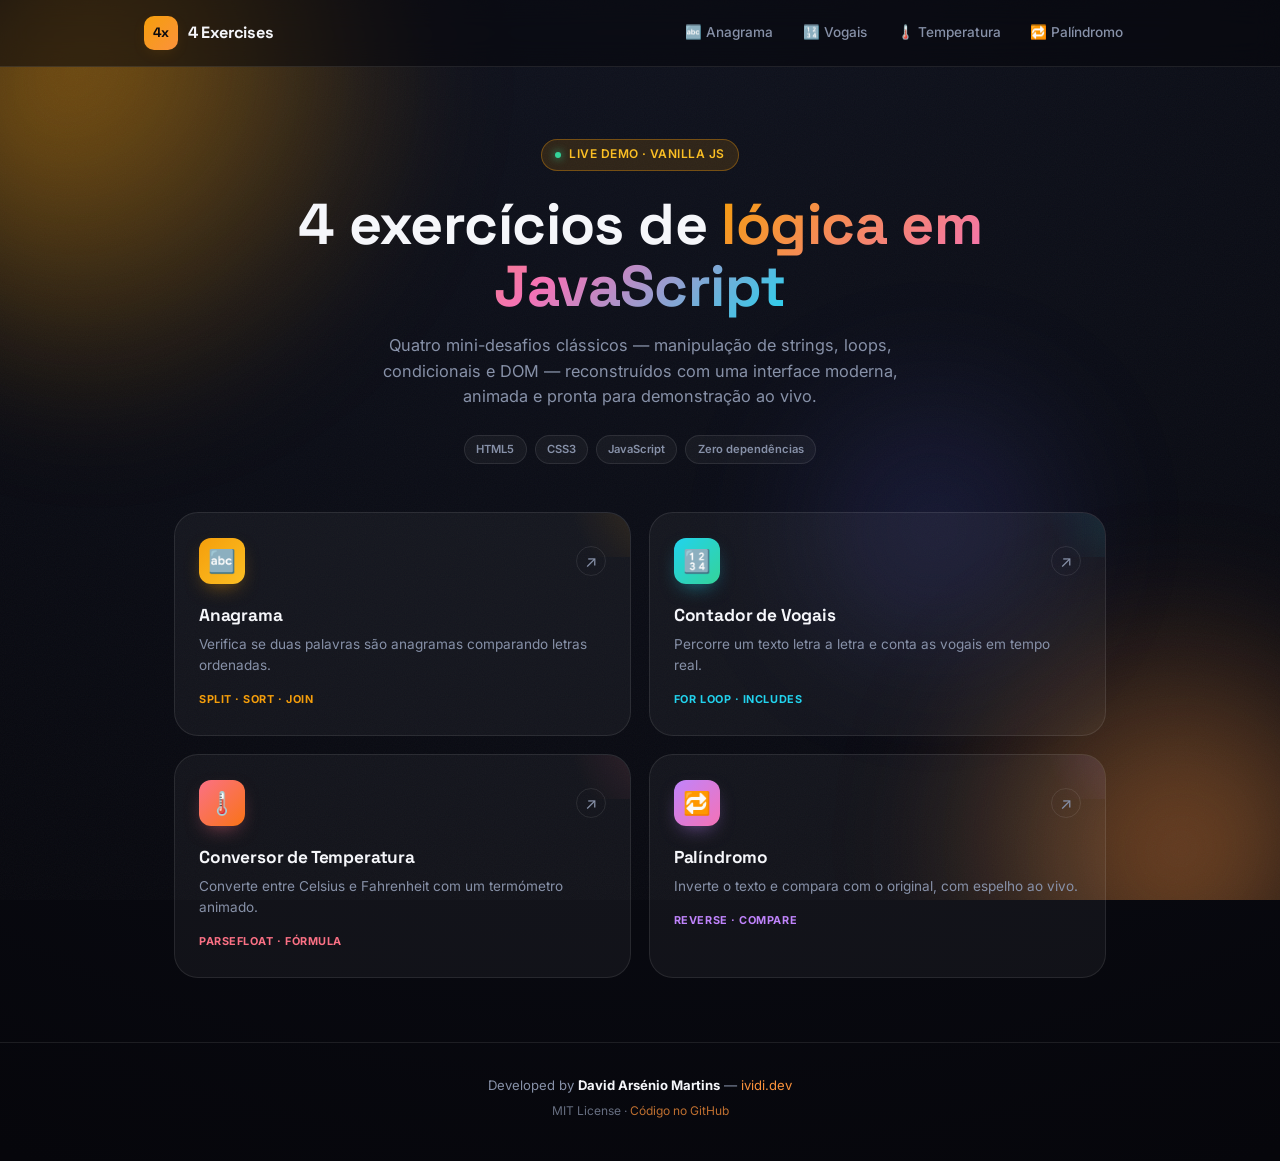
==== index.html @ 0399c36a "Rebuild the 4 exercises with a modern animated UI Redesigns anagrama, contador de vogais, conversor " ====
<!DOCTYPE html>
<html lang="pt">
<head>
<meta charset="UTF-8" />
<meta name="viewport" content="width=device-width, initial-scale=1.0" />
<title>4 Exercises — Desafios de Lógica em JavaScript</title>
<meta name="description" content="Quatro exercícios interativos de JavaScript: anagrama, contador de vogais, conversor de temperatura e palíndromo. Por David Arsénio Martins." />

<meta property="og:title" content="4 Exercises — Desafios de Lógica em JavaScript" />
<meta property="og:description" content="Quatro exercícios interativos de lógica em JavaScript, com um design moderno e animado." />
<meta property="og:type" content="website" />
<meta property="og:url" content="https://ividi.dev/" />

<link rel="icon" href="data:image/svg+xml,%3Csvg xmlns='http://www.w3.org/2000/svg' viewBox='0 0 100 100'%3E%3Crect width='100' height='100' rx='24' fill='%230b0d16'/%3E%3Ctext x='50' y='66' font-size='54' font-family='sans-serif' font-weight='700' fill='%23f59e0b' text-anchor='middle'%3E4x%3C/text%3E%3C/svg%3E" />

<link rel="preconnect" href="https://fonts.googleapis.com" />
<link rel="stylesheet" href="css/style.css" />
<link rel="stylesheet" href="css/home.css" />
</head>
<body>
<div class="bg-orbs" aria-hidden="true">
  <span class="orb orb-1"></span>
  <span class="orb orb-2"></span>
  <span class="orb orb-3"></span>
</div>
<div class="grain" aria-hidden="true"></div>

<header class="site-nav">
  <div class="nav-inner">
    <a href="index.html" class="brand"><span class="brand-mark">4x</span>4 Exercises</a>
    <nav class="nav-links">
      <a href="anagrama.html">🔤 Anagrama</a>
      <a href="contador.html">🔢 Vogais</a>
      <a href="conversor.html">🌡️ Temperatura</a>
      <a href="palindromo.html">🔁 Palíndromo</a>
    </nav>
  </div>
</header>

<main class="home">
  <section class="hero">
    <span class="kicker"><span class="dot"></span> live demo · vanilla JS</span>
    <h1>4 exercícios de <span class="grad">lógica em JavaScript</span></h1>
    <p>Quatro mini-desafios clássicos — manipulação de strings, loops, condicionais e DOM —
       reconstruídos com uma interface moderna, animada e pronta para demonstração ao vivo.</p>
    <div class="stack">
      <span>HTML5</span>
      <span>CSS3</span>
      <span>JavaScript</span>
      <span>Zero dependências</span>
    </div>
  </section>

  <section class="grid" id="cards">
    <a href="anagrama.html" class="card">
      <div class="card-top">
        <div class="card-icon">🔤</div>
        <div class="card-arrow">↗</div>
      </div>
      <h3>Anagrama</h3>
      <p>Verifica se duas palavras são anagramas comparando letras ordenadas.</p>
      <span class="card-tag">split · sort · join</span>
    </a>

    <a href="contador.html" class="card">
      <div class="card-top">
        <div class="card-icon">🔢</div>
        <div class="card-arrow">↗</div>
      </div>
      <h3>Contador de Vogais</h3>
      <p>Percorre um texto letra a letra e conta as vogais em tempo real.</p>
      <span class="card-tag">for loop · includes</span>
    </a>

    <a href="conversor.html" class="card">
      <div class="card-top">
        <div class="card-icon">🌡️</div>
        <div class="card-arrow">↗</div>
      </div>
      <h3>Conversor de Temperatura</h3>
      <p>Converte entre Celsius e Fahrenheit com um termómetro animado.</p>
      <span class="card-tag">parseFloat · fórmula</span>
    </a>

    <a href="palindromo.html" class="card">
      <div class="card-top">
        <div class="card-icon">🔁</div>
        <div class="card-arrow">↗</div>
      </div>
      <h3>Palíndromo</h3>
      <p>Inverte o texto e compara com o original, com espelho ao vivo.</p>
      <span class="card-tag">reverse · compare</span>
    </a>
  </section>
</main>

<footer class="site-footer">
  <p>Developed by <strong>David Arsénio Martins</strong> — <a href="https://ividi.dev/" target="_blank" rel="noopener">ividi.dev</a></p>
  <p class="fine-print">MIT License · <a href="https://github.com/VidiPT89/4exercisesHD" target="_blank" rel="noopener">Código no GitHub</a></p>
</footer>

<script src="js/app.js"></script>
</body>
</html>
---- css/style.css ----
/* =========================================================
   4 Exercises HD — Shared Design System
   Developed by David Arsénio Martins — https://ividi.dev/
   ========================================================= */

@import url('https://fonts.googleapis.com/css2?family=Space+Grotesk:wght@500;600;700&family=Inter:wght@400;500;600;700&display=swap');

:root {
  --bg-0: #06060b;
  --bg-1: #0b0d16;
  --bg-2: #10131f;
  --ink-0: #f5f6fa;
  --ink-1: #cbd2e1;
  --ink-2: #8791a8;
  --line: rgba(255, 255, 255, 0.09);
  --glass: rgba(255, 255, 255, 0.045);
  --glass-strong: rgba(255, 255, 255, 0.07);
  --danger: #f87171;
  --success: #34d399;

  /* default accent (home) */
  --accent: #f59e0b;
  --accent-2: #fb923c;
  --accent-soft: rgba(245, 158, 11, 0.16);

  --radius-sm: 10px;
  --radius-md: 16px;
  --radius-lg: 24px;
  --ease: cubic-bezier(0.22, 1, 0.36, 1);
  --font-head: 'Space Grotesk', system-ui, -apple-system, sans-serif;
  --font-body: 'Inter', system-ui, -apple-system, sans-serif;
}

html.theme-anagrama   { --accent: #f59e0b; --accent-2: #fbbf24; --accent-soft: rgba(245, 158, 11, .16); }
html.theme-contador   { --accent: #22d3ee; --accent-2: #34d399; --accent-soft: rgba(34, 211, 238, .16); }
html.theme-conversor  { --accent: #fb7185; --accent-2: #f97316; --accent-soft: rgba(251, 113, 133, .16); }
html.theme-palindromo { --accent: #c084fc; --accent-2: #f472b6; --accent-soft: rgba(192, 132, 252, .16); }

* { margin: 0; padding: 0; box-sizing: border-box; }

html { scroll-behavior: smooth; }

body {
  min-height: 100vh;
  background: radial-gradient(120% 120% at 50% -10%, var(--bg-2) 0%, var(--bg-1) 45%, var(--bg-0) 100%);
  color: var(--ink-1);
  font-family: var(--font-body);
  line-height: 1.55;
  overflow-x: hidden;
  position: relative;
  display: flex;
  flex-direction: column;
}

h1, h2, h3, .brand { font-family: var(--font-head); color: var(--ink-0); letter-spacing: -0.01em; }

a { color: inherit; }

::selection { background: var(--accent); color: #0a0a0f; }

/* ---------- ambient background orbs ---------- */
.bg-orbs {
  position: fixed;
  inset: 0;
  z-index: 0;
  pointer-events: none;
  overflow: hidden;
}

.orb {
  position: absolute;
  border-radius: 50%;
  filter: blur(70px);
  opacity: 0.55;
  will-change: transform;
}

.orb-1 {
  width: 42vw; height: 42vw;
  top: -12%; left: -8%;
  background: radial-gradient(circle at 30% 30%, var(--accent), transparent 70%);
  animation: float1 22s var(--ease) infinite alternate;
}

.orb-2 {
  width: 34vw; height: 34vw;
  bottom: -14%; right: -6%;
  background: radial-gradient(circle at 60% 60%, var(--accent-2), transparent 70%);
  animation: float2 26s var(--ease) infinite alternate;
}

.orb-3 {
  width: 26vw; height: 26vw;
  top: 40%; left: 60%;
  background: radial-gradient(circle, #6366f1, transparent 70%);
  opacity: 0.25;
  animation: float3 30s var(--ease) infinite alternate;
}

@keyframes float1 { to { transform: translate(6vw, 8vh) scale(1.12); } }
@keyframes float2 { to { transform: translate(-5vw, -6vh) scale(1.08); } }
@keyframes float3 { to { transform: translate(-8vw, 5vh) scale(0.94); } }

.grain {
  position: fixed;
  inset: 0;
  z-index: 1;
  pointer-events: none;
  background-image: url("data:image/svg+xml,%3Csvg xmlns='http://www.w3.org/2000/svg' width='120' height='120'%3E%3Cfilter id='n'%3E%3CfeTurbulence type='fractalNoise' baseFrequency='0.9' numOctaves='2' stitchTiles='stitch'/%3E%3C/filter%3E%3Crect width='100%25' height='100%25' filter='url(%23n)' opacity='0.035'/%3E%3C/svg%3E");
}

/* ---------- nav ---------- */
.site-nav {
  position: sticky;
  top: 0;
  z-index: 20;
  backdrop-filter: blur(14px);
  -webkit-backdrop-filter: blur(14px);
  background: rgba(6, 6, 11, 0.55);
  border-bottom: 1px solid var(--line);
}

.nav-inner {
  max-width: 1040px;
  margin: 0 auto;
  padding: 0.9rem 1.5rem;
  display: flex;
  align-items: center;
  justify-content: space-between;
  gap: 1rem;
  flex-wrap: wrap;
}

.brand {
  display: flex;
  align-items: center;
  gap: 0.6rem;
  font-weight: 700;
  font-size: 1.02rem;
  text-decoration: none;
}

.brand-mark {
  display: grid;
  place-items: center;
  width: 34px;
  height: 34px;
  border-radius: 10px;
  background: linear-gradient(135deg, var(--accent), var(--accent-2));
  color: #0a0a0f;
  font-weight: 700;
  font-size: 0.85rem;
  box-shadow: 0 4px 16px -4px var(--accent-soft);
}

.nav-links {
  display: flex;
  gap: 0.25rem;
  flex-wrap: wrap;
}

.nav-links a {
  position: relative;
  padding: 0.5rem 0.8rem;
  font-size: 0.85rem;
  font-weight: 500;
  color: var(--ink-2);
  text-decoration: none;
  border-radius: 8px;
  transition: color 0.2s var(--ease), background 0.2s var(--ease);
  white-space: nowrap;
}

.nav-links a:hover { color: var(--ink-0); background: var(--glass); }

.nav-links a.active {
  color: var(--ink-0);
  background: var(--glass-strong);
}

.nav-links a.active::after {
  content: '';
  position: absolute;
  left: 0.8rem;
  right: 0.8rem;
  bottom: 0.28rem;
  height: 2px;
  border-radius: 2px;
  background: linear-gradient(90deg, var(--accent), var(--accent-2));
}

/* ---------- layout ---------- */
main {
  position: relative;
  z-index: 2;
  flex: 1;
  width: 100%;
  max-width: 760px;
  margin: 0 auto;
  padding: 3rem 1.5rem 4rem;
}

.exercise-hero {
  text-align: center;
  margin-bottom: 2.25rem;
  animation: fadeInUp 0.7s var(--ease) both;
}

.badge {
  display: inline-flex;
  align-items: center;
  gap: 0.4rem;
  padding: 0.3rem 0.75rem;
  border-radius: 999px;
  font-size: 0.72rem;
  font-weight: 600;
  letter-spacing: 0.04em;
  text-transform: uppercase;
  color: var(--accent);
  background: var(--accent-soft);
  border: 1px solid color-mix(in srgb, var(--accent) 40%, transparent);
  margin-bottom: 1rem;
}

.exercise-hero h1 {
  font-size: clamp(2rem, 5vw, 2.7rem);
  margin-bottom: 0.6rem;
  background: linear-gradient(135deg, var(--ink-0), var(--accent-2));
  -webkit-background-clip: text;
  background-clip: text;
  color: transparent;
}

.exercise-hero .lead {
  color: var(--ink-2);
  max-width: 520px;
  margin: 0 auto;
  font-size: 0.98rem;
}

/* ---------- glass panel ---------- */
.panel {
  background: var(--glass);
  border: 1px solid var(--line);
  border-radius: var(--radius-lg);
  padding: 2rem;
  backdrop-filter: blur(18px);
  -webkit-backdrop-filter: blur(18px);
  box-shadow: 0 20px 60px -30px rgba(0, 0, 0, 0.6);
  animation: fadeInUp 0.8s 0.05s var(--ease) both;
}

@media (max-width: 560px) { .panel { padding: 1.4rem; } }

/* ---------- fields ---------- */
.field { margin-bottom: 1.15rem; }

.field label {
  display: block;
  font-size: 0.78rem;
  font-weight: 600;
  color: var(--ink-2);
  margin-bottom: 0.45rem;
  letter-spacing: 0.02em;
}

.input, select.input {
  width: 100%;
  padding: 0.85rem 1rem;
  border-radius: var(--radius-sm);
  border: 1px solid var(--line);
  background: rgba(255, 255, 255, 0.03);
  color: var(--ink-0);
  font-family: var(--font-body);
  font-size: 0.95rem;
  outline: none;
  transition: border-color 0.2s var(--ease), box-shadow 0.2s var(--ease), background 0.2s var(--ease);
}

.input::placeholder { color: var(--ink-2); opacity: 0.7; }

.input:focus, select.input:focus {
  border-color: var(--accent);
  background: rgba(255, 255, 255, 0.05);
  box-shadow: 0 0 0 4px var(--accent-soft);
}

.input.shake { animation: shake 0.4s var(--ease); border-color: var(--danger); }

select.input {
  appearance: none;
  background-image: linear-gradient(45deg, transparent 50%, var(--ink-2) 50%), linear-gradient(135deg, var(--ink-2) 50%, transparent 50%);
  background-position: calc(100% - 20px) center, calc(100% - 15px) center;
  background-size: 5px 5px, 5px 5px;
  background-repeat: no-repeat;
  padding-right: 2.4rem;
  cursor: pointer;
}

.row-2 { display: grid; grid-template-columns: 1fr 1fr; gap: 1rem; }
@media (max-width: 560px) { .row-2 { grid-template-columns: 1fr; } }

/* ---------- buttons ---------- */
.actions {
  display: flex;
  gap: 0.75rem;
  flex-wrap: wrap;
  margin-top: 0.4rem;
}

.btn {
  position: relative;
  overflow: hidden;
  border: none;
  cursor: pointer;
  font-family: var(--font-body);
  font-weight: 600;
  font-size: 0.9rem;
  padding: 0.8rem 1.4rem;
  border-radius: var(--radius-sm);
  transition: transform 0.18s var(--ease), box-shadow 0.18s var(--ease), filter 0.18s var(--ease);
  isolation: isolate;
}

.btn:active { transform: scale(0.96); }

.btn-primary {
  color: #0a0a0f;
  background: linear-gradient(135deg, var(--accent), var(--accent-2));
  box-shadow: 0 10px 30px -12px var(--accent-soft);
}

.btn-primary:hover { filter: brightness(1.08); box-shadow: 0 14px 34px -10px var(--accent-soft); transform: translateY(-2px); }

.btn-ghost {
  color: var(--ink-1);
  background: var(--glass);
  border: 1px solid var(--line);
}

.btn-ghost:hover { background: var(--glass-strong); color: var(--ink-0); transform: translateY(-2px); }

.ripple {
  position: absolute;
  border-radius: 50%;
  transform: scale(0);
  background: rgba(255, 255, 255, 0.55);
  animation: ripple 0.6s ease-out;
  pointer-events: none;
}

@keyframes ripple { to { transform: scale(2.6); opacity: 0; } }

/* ---------- result panel ---------- */
.result {
  margin-top: 1.4rem;
  padding: 0;
  max-height: 0;
  opacity: 0;
  overflow: hidden;
  border-radius: var(--radius-sm);
  transition: max-height 0.45s var(--ease), opacity 0.35s var(--ease), padding 0.35s var(--ease), margin 0.35s var(--ease);
  display: flex;
  align-items: center;
  gap: 0.75rem;
  font-weight: 600;
  font-size: 0.95rem;
  border: 1px solid transparent;
}

.result.show {
  max-height: 200px;
  opacity: 1;
  padding: 1rem 1.1rem;
  margin-top: 1.4rem;
}

.result.ok { background: rgba(52, 211, 153, 0.1); border-color: rgba(52, 211, 153, 0.35); color: #6ee7b7; }
.result.err { background: rgba(248, 113, 113, 0.1); border-color: rgba(248, 113, 113, 0.35); color: #fca5a5; }
.result.neutral { background: var(--glass-strong); border-color: var(--line); color: var(--ink-0); }

.result-icon { flex-shrink: 0; width: 22px; height: 22px; }
.result-icon svg { width: 100%; height: 100%; }
.result-icon path, .result-icon circle {
  stroke-dasharray: 60;
  stroke-dashoffset: 60;
  animation: draw 0.5s 0.1s var(--ease) forwards;
}

@keyframes draw { to { stroke-dashoffset: 0; } }

/* ---------- how it works ---------- */
.how {
  margin-top: 1.5rem;
  border: 1px solid var(--line);
  border-radius: var(--radius-md);
  background: var(--glass);
  overflow: hidden;
  animation: fadeInUp 0.9s 0.1s var(--ease) both;
}

.how summary {
  cursor: pointer;
  padding: 1rem 1.25rem;
  font-size: 0.85rem;
  font-weight: 600;
  color: var(--ink-1);
  display: flex;
  align-items: center;
  gap: 0.6rem;
  list-style: none;
}

.how summary::-webkit-details-marker { display: none; }

.how summary::before {
  content: '▸';
  color: var(--accent);
  transition: transform 0.25s var(--ease);
  display: inline-block;
}

.how[open] summary::before { transform: rotate(90deg); }

.how .how-body {
  padding: 0 1.25rem 1.25rem;
  font-size: 0.85rem;
  color: var(--ink-2);
}

.how code {
  background: rgba(255, 255, 255, 0.06);
  padding: 0.1rem 0.4rem;
  border-radius: 4px;
  font-size: 0.82em;
  color: var(--accent-2);
}

.how pre {
  background: rgba(0, 0, 0, 0.35);
  border: 1px solid var(--line);
  border-radius: 10px;
  padding: 0.9rem 1rem;
  overflow-x: auto;
  margin-top: 0.6rem;
  font-size: 0.78rem;
  line-height: 1.7;
  color: var(--ink-1);
}

/* ---------- footer ---------- */
.site-footer {
  position: relative;
  z-index: 2;
  text-align: center;
  padding: 2rem 1.5rem 2.5rem;
  color: var(--ink-2);
  font-size: 0.82rem;
  border-top: 1px solid var(--line);
}

.site-footer strong { color: var(--ink-0); }

.site-footer a {
  color: var(--accent-2);
  text-decoration: none;
  border-bottom: 1px solid transparent;
  transition: border-color 0.2s var(--ease);
}

.site-footer a:hover { border-color: currentColor; }

.site-footer .fine-print { margin-top: 0.4rem; opacity: 0.75; font-size: 0.75rem; }

/* ---------- shared keyframes / utils ---------- */
@keyframes fadeInUp {
  from { opacity: 0; transform: translateY(18px); }
  to { opacity: 1; transform: translateY(0); }
}

@keyframes shake {
  10%, 90% { transform: translateX(-1px); }
  20%, 80% { transform: translateX(2px); }
  30%, 50%, 70% { transform: translateX(-4px); }
  40%, 60% { transform: translateX(4px); }
}

@keyframes popIn {
  from { opacity: 0; transform: scale(0.6); }
  to { opacity: 1; transform: scale(1); }
}

@keyframes pulseGlow {
  0%, 100% { box-shadow: 0 0 0 0 var(--accent-soft); }
  50% { box-shadow: 0 0 0 10px transparent; }
}

.sr-only {
  position: absolute;
  width: 1px; height: 1px;
  overflow: hidden;
  clip: rect(0 0 0 0);
  white-space: nowrap;
}

@media (prefers-reduced-motion: reduce) {
  *, *::before, *::after { animation-duration: 0.001ms !important; animation-iteration-count: 1 !important; transition-duration: 0.001ms !important; }
}
---- css/home.css ----
/* Landing page specific styles */

main.home { max-width: 980px; padding-top: 4.5rem; }

.hero {
  text-align: center;
  margin-bottom: 3rem;
  animation: fadeInUp 0.7s var(--ease) both;
}

.hero .kicker {
  display: inline-flex;
  align-items: center;
  gap: 0.5rem;
  padding: 0.35rem 0.85rem;
  border-radius: 999px;
  font-size: 0.75rem;
  font-weight: 600;
  letter-spacing: 0.04em;
  text-transform: uppercase;
  color: #fbbf24;
  background: rgba(245, 158, 11, 0.14);
  border: 1px solid rgba(245, 158, 11, 0.35);
  margin-bottom: 1.4rem;
}

.hero .dot { width: 6px; height: 6px; border-radius: 50%; background: #34d399; box-shadow: 0 0 8px #34d399; animation: pulseDot 1.8s ease-in-out infinite; }

@keyframes pulseDot { 0%, 100% { opacity: 1; } 50% { opacity: 0.35; } }

.hero h1 {
  font-size: clamp(2.4rem, 6vw, 3.6rem);
  line-height: 1.08;
  margin-bottom: 1rem;
}

.hero h1 .grad {
  background: linear-gradient(135deg, #f59e0b, #f472b6 55%, #22d3ee);
  -webkit-background-clip: text;
  background-clip: text;
  color: transparent;
}

.hero p {
  max-width: 560px;
  margin: 0 auto;
  color: var(--ink-2);
  font-size: 1.02rem;
}

.hero-cta {
  margin-top: 1.8rem;
  display: flex;
  justify-content: center;
  gap: 0.75rem;
  flex-wrap: wrap;
}

/* stack badges */
.stack {
  display: flex;
  justify-content: center;
  gap: 0.5rem;
  flex-wrap: wrap;
  margin-top: 1.6rem;
}

.stack span {
  font-size: 0.7rem;
  font-weight: 600;
  padding: 0.3rem 0.7rem;
  border-radius: 999px;
  background: var(--glass);
  border: 1px solid var(--line);
  color: var(--ink-2);
}

/* cards grid */
.grid {
  display: grid;
  grid-template-columns: repeat(2, 1fr);
  gap: 1.1rem;
}

@media (max-width: 640px) { .grid { grid-template-columns: 1fr; } }

.card {
  --c1: var(--accent);
  --c2: var(--accent-2);
  position: relative;
  display: block;
  padding: 1.6rem 1.5rem;
  border-radius: var(--radius-lg);
  background: var(--glass);
  border: 1px solid var(--line);
  text-decoration: none;
  overflow: hidden;
  isolation: isolate;
  transition: transform 0.35s var(--ease), border-color 0.35s var(--ease), box-shadow 0.35s var(--ease);
  animation: fadeInUp 0.7s var(--ease) both;
}

.card:nth-child(1) { --c1: #f59e0b; --c2: #fbbf24; animation-delay: 0.05s; }
.card:nth-child(2) { --c1: #22d3ee; --c2: #34d399; animation-delay: 0.12s; }
.card:nth-child(3) { --c1: #fb7185; --c2: #f97316; animation-delay: 0.19s; }
.card:nth-child(4) { --c1: #c084fc; --c2: #f472b6; animation-delay: 0.26s; }

.card::before {
  content: '';
  position: absolute;
  inset: -40% -40% auto auto;
  width: 60%;
  height: 60%;
  background: radial-gradient(circle, var(--c1), transparent 70%);
  opacity: 0.18;
  z-index: -1;
  transition: opacity 0.35s var(--ease), transform 0.35s var(--ease);
}

.card:hover {
  transform: translateY(-6px);
  border-color: color-mix(in srgb, var(--c1) 45%, var(--line));
  box-shadow: 0 24px 50px -24px color-mix(in srgb, var(--c1) 55%, transparent);
}

.card:hover::before { opacity: 0.32; transform: scale(1.15); }

.card-top {
  display: flex;
  align-items: center;
  justify-content: space-between;
  margin-bottom: 1.1rem;
}

.card-icon {
  width: 46px;
  height: 46px;
  display: grid;
  place-items: center;
  border-radius: 12px;
  font-size: 1.4rem;
  background: linear-gradient(135deg, var(--c1), var(--c2));
  box-shadow: 0 8px 20px -8px color-mix(in srgb, var(--c1) 60%, transparent);
  transition: transform 0.35s var(--ease);
}

.card:hover .card-icon { transform: rotate(-8deg) scale(1.08); }

.card-arrow {
  width: 30px; height: 30px;
  display: grid;
  place-items: center;
  border-radius: 50%;
  border: 1px solid var(--line);
  color: var(--ink-2);
  transition: transform 0.35s var(--ease), color 0.35s var(--ease), border-color 0.35s var(--ease);
}

.card:hover .card-arrow { transform: translate(3px, -3px); color: var(--ink-0); border-color: var(--c1); }

.card h3 { font-size: 1.08rem; margin-bottom: 0.35rem; }
.card p { font-size: 0.85rem; color: var(--ink-2); }

.card-tag {
  display: inline-block;
  margin-top: 0.9rem;
  font-size: 0.68rem;
  font-weight: 700;
  letter-spacing: 0.05em;
  text-transform: uppercase;
  color: var(--c1);
}
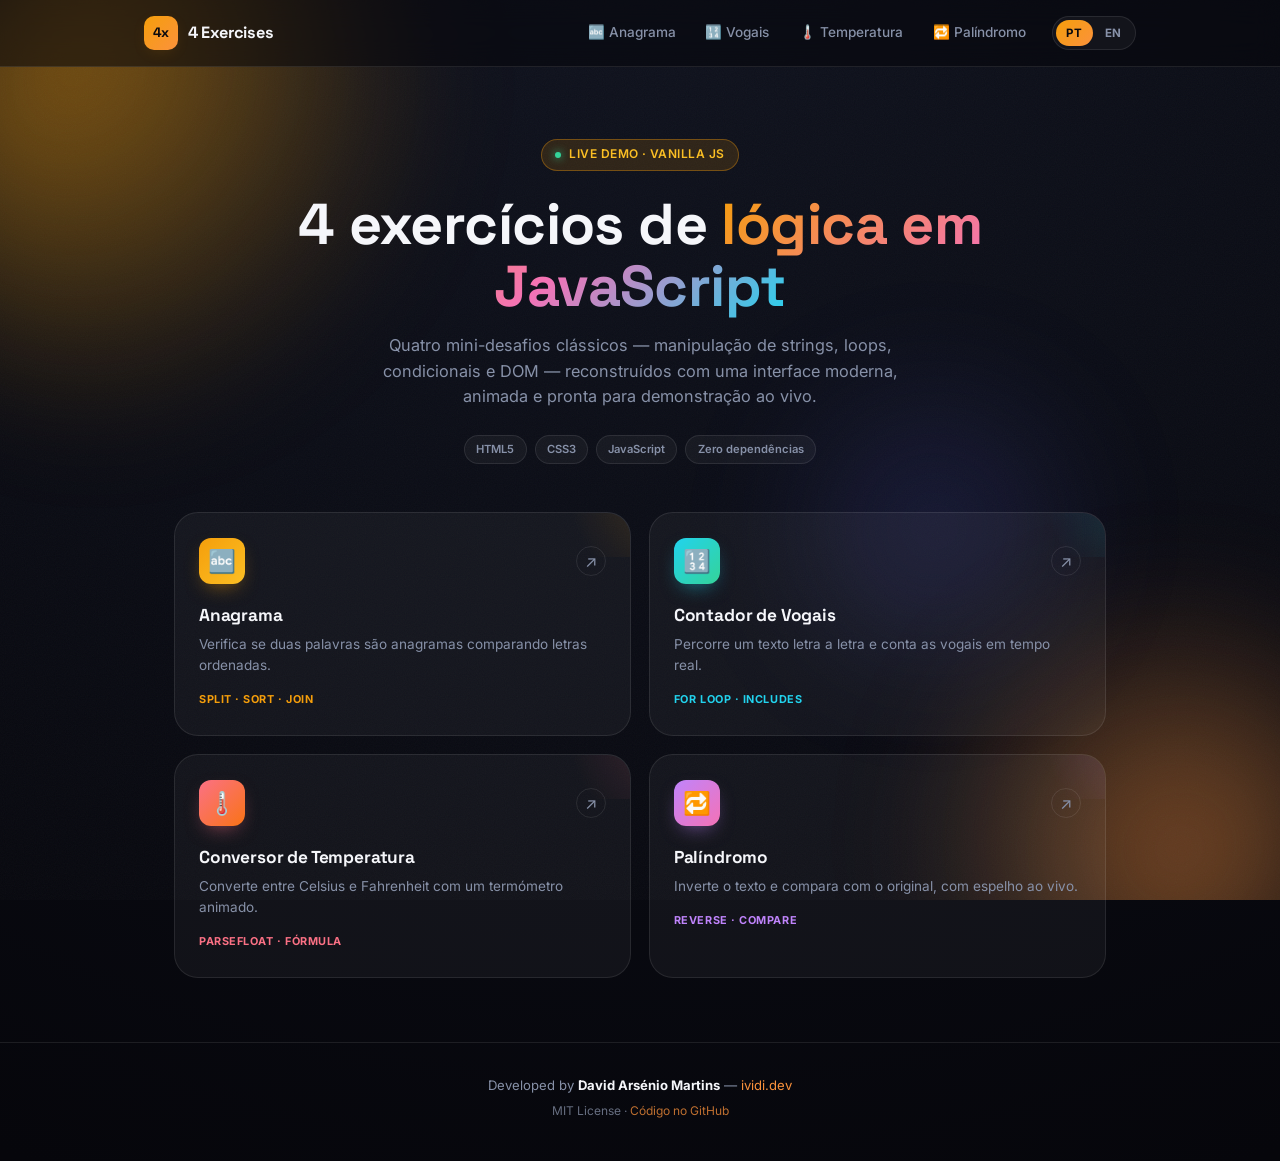
==== commit 01f1f957: "Add PT/EN language switcher Adds a language toggle in the nav that translates the whole site (labels" ====
--- a/index.html
+++ b/index.html
@@ -3,11 +3,11 @@
 <head>
 <meta charset="UTF-8" />
 <meta name="viewport" content="width=device-width, initial-scale=1.0" />
-<title>4 Exercises — Desafios de Lógica em JavaScript</title>
-<meta name="description" content="Quatro exercícios interativos de JavaScript: anagrama, contador de vogais, conversor de temperatura e palíndromo. Por David Arsénio Martins." />
+<title data-i18n="home.pageTitle">4 Exercises — Desafios de Lógica em JavaScript</title>
+<meta name="description" data-i18n-content="home.metaDesc" content="Quatro exercícios interativos de JavaScript: anagrama, contador de vogais, conversor de temperatura e palíndromo. Por David Arsénio Martins." />
 
-<meta property="og:title" content="4 Exercises — Desafios de Lógica em JavaScript" />
-<meta property="og:description" content="Quatro exercícios interativos de lógica em JavaScript, com um design moderno e animado." />
+<meta property="og:title" data-i18n-content="home.pageTitle" content="4 Exercises — Desafios de Lógica em JavaScript" />
+<meta property="og:description" data-i18n-content="home.metaDesc" content="Quatro exercícios interativos de lógica em JavaScript, com um design moderno e animado." />
 <meta property="og:type" content="website" />
 <meta property="og:url" content="https://ividi.dev/" />
 
@@ -28,26 +28,32 @@
 <header class="site-nav">
   <div class="nav-inner">
     <a href="index.html" class="brand"><span class="brand-mark">4x</span>4 Exercises</a>
-    <nav class="nav-links">
-      <a href="anagrama.html">🔤 Anagrama</a>
-      <a href="contador.html">🔢 Vogais</a>
-      <a href="conversor.html">🌡️ Temperatura</a>
-      <a href="palindromo.html">🔁 Palíndromo</a>
-    </nav>
+    <div class="nav-right">
+      <nav class="nav-links">
+        <a href="anagrama.html" data-i18n="nav.anagrama">🔤 Anagrama</a>
+        <a href="contador.html" data-i18n="nav.contador">🔢 Vogais</a>
+        <a href="conversor.html" data-i18n="nav.conversor">🌡️ Temperatura</a>
+        <a href="palindromo.html" data-i18n="nav.palindromo">🔁 Palíndromo</a>
+      </nav>
+      <div class="lang-switch" role="group" aria-label="Idioma / Language">
+        <button class="lang-btn" data-lang="pt" onclick="setLang('pt')">PT</button>
+        <button class="lang-btn" data-lang="en" onclick="setLang('en')">EN</button>
+      </div>
+    </div>
   </div>
 </header>
 
 <main class="home">
   <section class="hero">
-    <span class="kicker"><span class="dot"></span> live demo · vanilla JS</span>
-    <h1>4 exercícios de <span class="grad">lógica em JavaScript</span></h1>
-    <p>Quatro mini-desafios clássicos — manipulação de strings, loops, condicionais e DOM —
+    <span class="kicker"><span class="dot"></span> <span data-i18n="home.kicker">live demo · vanilla JS</span></span>
+    <h1 data-i18n-html="home.title">4 exercícios de <span class="grad">lógica em JavaScript</span></h1>
+    <p data-i18n="home.lead">Quatro mini-desafios clássicos — manipulação de strings, loops, condicionais e DOM —
        reconstruídos com uma interface moderna, animada e pronta para demonstração ao vivo.</p>
     <div class="stack">
       <span>HTML5</span>
       <span>CSS3</span>
       <span>JavaScript</span>
-      <span>Zero dependências</span>
+      <span data-i18n="home.stack.zero">Zero dependências</span>
     </div>
   </section>
 
@@ -57,8 +63,8 @@
         <div class="card-icon">🔤</div>
         <div class="card-arrow">↗</div>
       </div>
-      <h3>Anagrama</h3>
-      <p>Verifica se duas palavras são anagramas comparando letras ordenadas.</p>
+      <h3 data-i18n="home.card1.title">Anagrama</h3>
+      <p data-i18n="home.card1.desc">Verifica se duas palavras são anagramas comparando letras ordenadas.</p>
       <span class="card-tag">split · sort · join</span>
     </a>
 
@@ -67,8 +73,8 @@
         <div class="card-icon">🔢</div>
         <div class="card-arrow">↗</div>
       </div>
-      <h3>Contador de Vogais</h3>
-      <p>Percorre um texto letra a letra e conta as vogais em tempo real.</p>
+      <h3 data-i18n="home.card2.title">Contador de Vogais</h3>
+      <p data-i18n="home.card2.desc">Percorre um texto letra a letra e conta as vogais em tempo real.</p>
       <span class="card-tag">for loop · includes</span>
     </a>
 
@@ -77,8 +83,8 @@
         <div class="card-icon">🌡️</div>
         <div class="card-arrow">↗</div>
       </div>
-      <h3>Conversor de Temperatura</h3>
-      <p>Converte entre Celsius e Fahrenheit com um termómetro animado.</p>
+      <h3 data-i18n="home.card3.title">Conversor de Temperatura</h3>
+      <p data-i18n="home.card3.desc">Converte entre Celsius e Fahrenheit com um termómetro animado.</p>
       <span class="card-tag">parseFloat · fórmula</span>
     </a>
 
@@ -87,8 +93,8 @@
         <div class="card-icon">🔁</div>
         <div class="card-arrow">↗</div>
       </div>
-      <h3>Palíndromo</h3>
-      <p>Inverte o texto e compara com o original, com espelho ao vivo.</p>
+      <h3 data-i18n="home.card4.title">Palíndromo</h3>
+      <p data-i18n="home.card4.desc">Inverte o texto e compara com o original, com espelho ao vivo.</p>
       <span class="card-tag">reverse · compare</span>
     </a>
   </section>
@@ -96,9 +102,10 @@
 
 <footer class="site-footer">
   <p>Developed by <strong>David Arsénio Martins</strong> — <a href="https://ividi.dev/" target="_blank" rel="noopener">ividi.dev</a></p>
-  <p class="fine-print">MIT License · <a href="https://github.com/VidiPT89/4exercisesHD" target="_blank" rel="noopener">Código no GitHub</a></p>
+  <p class="fine-print" data-i18n-html="footer.license">MIT License · <a href="https://github.com/VidiPT89/4exercisesHD" target="_blank" rel="noopener">Código no GitHub</a></p>
 </footer>
 
+<script src="js/i18n.js"></script>
 <script src="js/app.js"></script>
 </body>
 </html>
--- a/css/style.css
+++ b/css/style.css
@@ -153,10 +153,47 @@
   box-shadow: 0 4px 16px -4px var(--accent-soft);
 }
 
+.nav-right {
+  display: flex;
+  align-items: center;
+  gap: 0.85rem;
+  flex-wrap: wrap;
+}
+
 .nav-links {
   display: flex;
   gap: 0.25rem;
   flex-wrap: wrap;
+}
+
+.lang-switch {
+  display: flex;
+  gap: 2px;
+  padding: 3px;
+  border-radius: 999px;
+  background: var(--glass);
+  border: 1px solid var(--line);
+}
+
+.lang-btn {
+  border: none;
+  cursor: pointer;
+  background: transparent;
+  color: var(--ink-2);
+  font-family: var(--font-body);
+  font-weight: 700;
+  font-size: 0.72rem;
+  letter-spacing: 0.03em;
+  padding: 0.35rem 0.65rem;
+  border-radius: 999px;
+  transition: color 0.2s var(--ease), background 0.2s var(--ease);
+}
+
+.lang-btn:hover { color: var(--ink-0); }
+
+.lang-btn.active {
+  color: #0a0a0f;
+  background: linear-gradient(135deg, var(--accent), var(--accent-2));
 }
 
 .nav-links a {
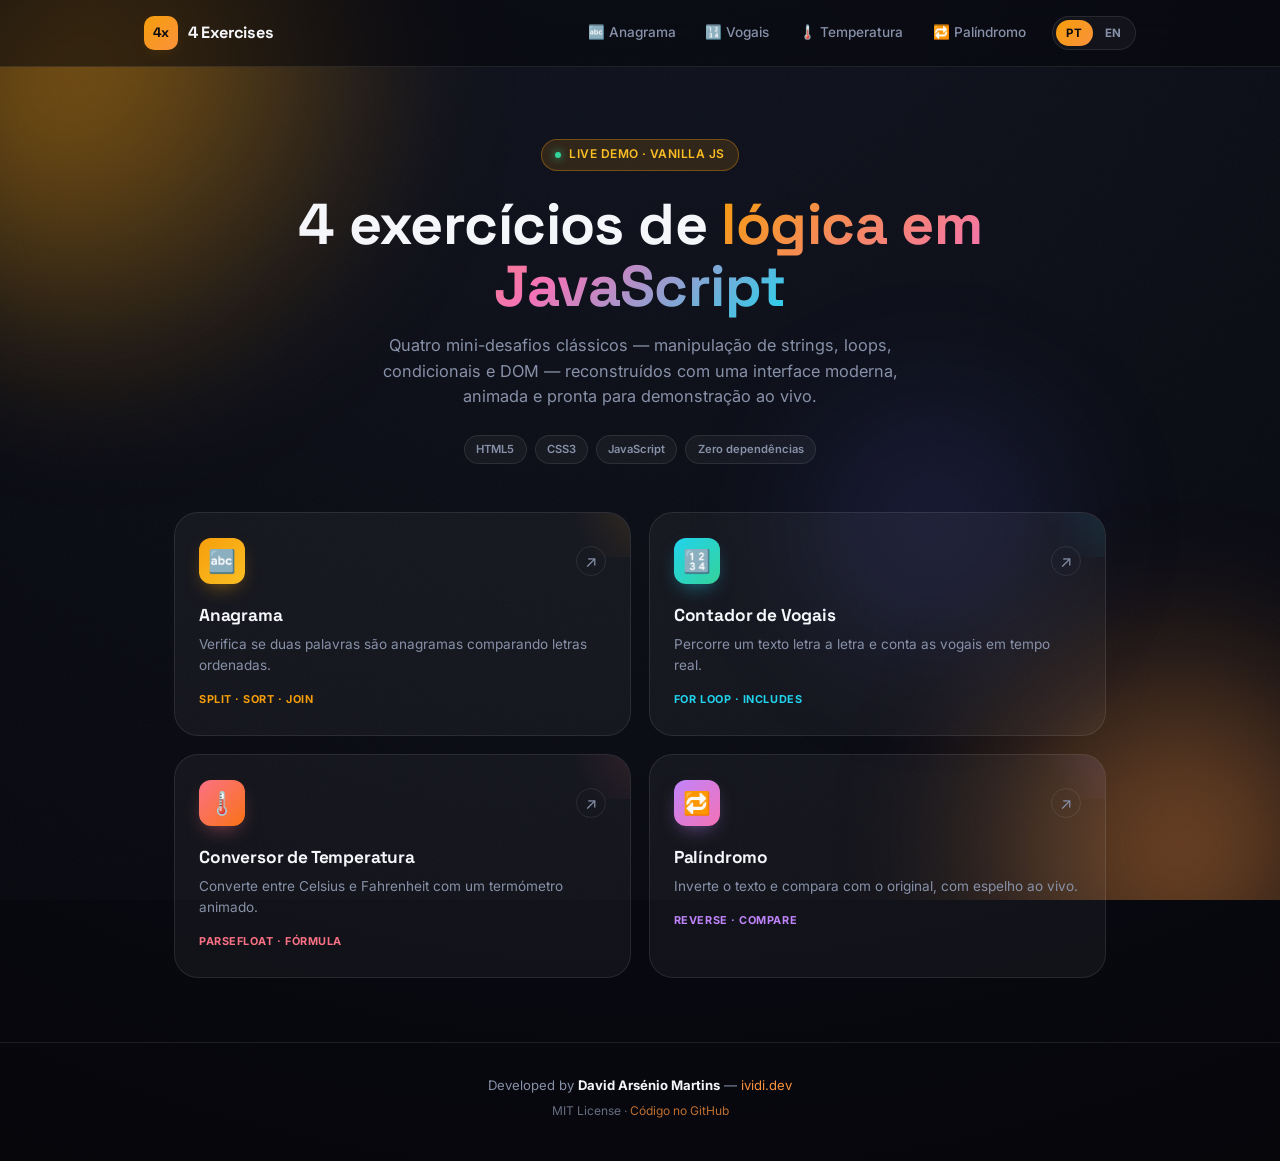
==== commit 93a24377: "Add intro splash screen to the landing page Shows a brief animated intro with the developer credit a" ====
--- a/index.html
+++ b/index.html
@@ -18,6 +18,22 @@
 <link rel="stylesheet" href="css/home.css" />
 </head>
 <body>
+<div id="splash" class="splash" role="dialog" aria-label="Apresentação">
+  <div class="splash-inner">
+    <div class="splash-mark">4x</div>
+    <div class="splash-bar"><span></span></div>
+    <div class="splash-credit">
+      <p class="splash-dev">Developed by <strong>David Arsénio Martins</strong></p>
+      <div class="splash-links">
+        <a href="https://ividi.dev/" target="_blank" rel="noopener">ividi.dev</a>
+        <span class="dot-sep">•</span>
+        <a href="https://github.com/VidiPT89/4exercisesHD" target="_blank" rel="noopener">GitHub</a>
+      </div>
+    </div>
+    <p class="splash-skip" data-i18n="splash.skip">toque para continuar</p>
+  </div>
+</div>
+
 <div class="bg-orbs" aria-hidden="true">
   <span class="orb orb-1"></span>
   <span class="orb orb-2"></span>
@@ -107,5 +123,6 @@
 
 <script src="js/i18n.js"></script>
 <script src="js/app.js"></script>
+<script src="js/splash.js"></script>
 </body>
 </html>
--- a/css/home.css
+++ b/css/home.css
@@ -1,4 +1,112 @@
 /* Landing page specific styles */
+
+/* ---------- intro splash ---------- */
+.splash {
+  position: fixed;
+  inset: 0;
+  z-index: 100;
+  display: flex;
+  align-items: center;
+  justify-content: center;
+  padding: 1.5rem;
+  cursor: pointer;
+  background: radial-gradient(120% 120% at 50% -10%, var(--bg-2) 0%, var(--bg-1) 45%, var(--bg-0) 100%);
+  transition: opacity 0.6s var(--ease);
+}
+
+.splash.hide { opacity: 0; pointer-events: none; }
+
+.splash-inner {
+  text-align: center;
+  animation: fadeInUp 0.7s var(--ease) both;
+}
+
+.splash-mark {
+  width: 84px;
+  height: 84px;
+  margin: 0 auto 1.8rem;
+  border-radius: 22px;
+  display: grid;
+  place-items: center;
+  font-family: var(--font-head);
+  font-weight: 700;
+  font-size: 1.9rem;
+  color: #0a0a0f;
+  background: linear-gradient(135deg, #f59e0b, #f472b6 55%, #22d3ee);
+  background-size: 220% 220%;
+  box-shadow: 0 24px 60px -20px rgba(245, 158, 11, 0.45);
+  animation: splashGradient 3.4s ease infinite, splashPulse 1.8s ease-in-out infinite;
+}
+
+@keyframes splashGradient {
+  0%, 100% { background-position: 0% 50%; }
+  50% { background-position: 100% 50%; }
+}
+
+@keyframes splashPulse {
+  0%, 100% { transform: scale(1); }
+  50% { transform: scale(1.06); }
+}
+
+.splash-bar {
+  width: 160px;
+  height: 3px;
+  margin: 0 auto 2.6rem;
+  border-radius: 999px;
+  background: rgba(255, 255, 255, 0.08);
+  overflow: hidden;
+}
+
+.splash-bar span {
+  display: block;
+  width: 40%;
+  height: 100%;
+  border-radius: 999px;
+  background: linear-gradient(90deg, #f59e0b, #f472b6, #22d3ee);
+  animation: splashLoad 1.6s ease-in-out infinite;
+}
+
+@keyframes splashLoad {
+  0% { transform: translateX(-120%); }
+  100% { transform: translateX(360%); }
+}
+
+.splash-credit {
+  padding-top: 1.5rem;
+  border-top: 1px solid var(--line);
+}
+
+.splash-dev {
+  font-size: 0.85rem;
+  color: var(--ink-2);
+}
+
+.splash-dev strong { color: var(--ink-0); }
+
+.splash-links {
+  margin-top: 0.55rem;
+  font-size: 0.82rem;
+}
+
+.splash-links a {
+  color: #fbbf24;
+  text-decoration: none;
+  border-bottom: 1px solid transparent;
+  transition: border-color 0.2s var(--ease);
+}
+
+.splash-links a:hover { border-color: currentColor; }
+
+.splash-links .dot-sep { margin: 0 0.5rem; color: var(--ink-2); }
+
+.splash-skip {
+  margin-top: 2.2rem;
+  font-size: 0.7rem;
+  letter-spacing: 0.03em;
+  color: var(--ink-2);
+  opacity: 0.7;
+  animation: pulseDot 2s ease-in-out infinite;
+}
 
 main.home { max-width: 980px; padding-top: 4.5rem; }
 
